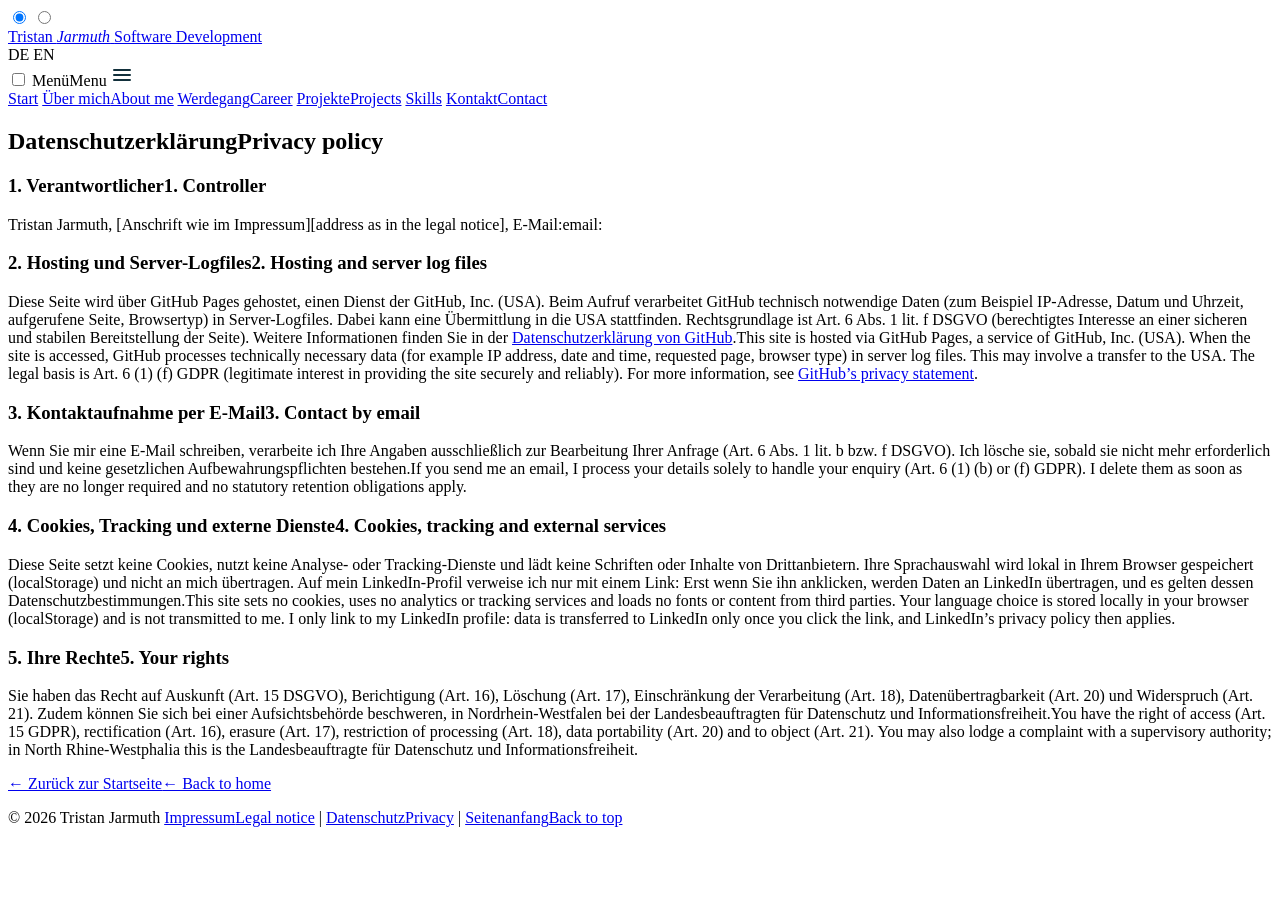
==== datenschutz.html @ 29416a25 "Add portfolio pages" ====
<!doctype html>
<html lang="de">
<head>
<meta charset="utf-8">
<meta name="viewport" content="width=device-width, initial-scale=1">
<title>Datenschutz – Tristan Jarmuth</title>
<link rel="stylesheet" href="css/style.css">
</head>
<body>
<div class="page">
<input type="radio" name="lang" id="lang-de" class="lang-input" checked="">
<input type="radio" name="lang" id="lang-en" class="lang-input">
<header class="site-header">
  <div class="header-bar container">
    <a class="logo" href="index.html#start">
      <span>
        <span class="logo-name">Tristan <em>Jarmuth</em></span>
        <span class="logo-sub">Software Development</span>
      </span>
    </a>
    <div class="lang-switch">
      <label for="lang-de">DE</label>
      <label for="lang-en">EN</label>
    </div>
    <input type="checkbox" id="nav-toggle" class="nav-toggle">
    <label for="nav-toggle" class="burger"><span class="sr-only"><span lang="de">Menü</span><span lang="en">Menu</span></span>
      <svg width="22" height="22" viewBox="0 0 22 22" aria-hidden="true"><path d="M3 6h16M3 11h16M3 16h16" stroke="#12303b" stroke-width="2" stroke-linecap="round"></path></svg>
    </label>
    <nav class="menu">
      <a href="index.html#start">Start</a>
      <a href="index.html#ueber-mich"><span lang="de">Über mich</span><span lang="en">About me</span></a>
      <a href="index.html#werdegang"><span lang="de">Werdegang</span><span lang="en">Career</span></a>
      <a href="index.html#projekte"><span lang="de">Projekte</span><span lang="en">Projects</span></a>
      <a href="index.html#skills">Skills</a>
      <a class="menu-cta" href="index.html#kontakt"><span lang="de">Kontakt</span><span lang="en">Contact</span></a>
    </nav>
  </div>
</header>
<main class="container">
<section id="datenschutz" class="legal legal--page container">
<div class="card legal-card">
<h2><span lang="de">Datenschutzerklärung</span><span lang="en">Privacy policy</span></h2>
<h3><span lang="de">1. Verantwortlicher</span><span lang="en">1. Controller</span></h3>
<p>Tristan Jarmuth, <span lang="de">[Anschrift wie im Impressum]</span><span lang="en">[address as in the legal notice]</span>, <span lang="de">E-Mail:</span><span lang="en">email:</span> <a class="mail-link" href="#" data-u="tristan.jarmuth" data-d="freenet.de" rel="nofollow"></a></p>
<h3><span lang="de">2. Hosting und Server-Logfiles</span><span lang="en">2. Hosting and server log files</span></h3>
<p><span lang="de">Diese Seite wird über GitHub Pages gehostet, einen Dienst der GitHub, Inc. (USA). Beim Aufruf verarbeitet GitHub technisch notwendige Daten (zum Beispiel IP-Adresse, Datum und Uhrzeit, aufgerufene Seite, Browsertyp) in Server-Logfiles. Dabei kann eine Übermittlung in die USA stattfinden. Rechtsgrundlage ist Art. 6 Abs. 1 lit. f DSGVO (berechtigtes Interesse an einer sicheren und stabilen Bereitstellung der Seite). Weitere Informationen finden Sie in der <a href="https://docs.github.com/en/site-policy/privacy-policies/github-general-privacy-statement" target="_blank" rel="noopener noreferrer">Datenschutzerklärung von GitHub</a>.</span><span lang="en">This site is hosted via GitHub Pages, a service of GitHub, Inc. (USA). When the site is accessed, GitHub processes technically necessary data (for example IP address, date and time, requested page, browser type) in server log files. This may involve a transfer to the USA. The legal basis is Art. 6 (1) (f) GDPR (legitimate interest in providing the site securely and reliably). For more information, see <a href="https://docs.github.com/en/site-policy/privacy-policies/github-general-privacy-statement" target="_blank" rel="noopener noreferrer">GitHub’s privacy statement</a>.</span></p>
<h3><span lang="de">3. Kontaktaufnahme per E-Mail</span><span lang="en">3. Contact by email</span></h3>
<p><span lang="de">Wenn Sie mir eine E-Mail schreiben, verarbeite ich Ihre Angaben ausschließlich zur Bearbeitung Ihrer Anfrage (Art. 6 Abs. 1 lit. b bzw. f DSGVO). Ich lösche sie, sobald sie nicht mehr erforderlich sind und keine gesetzlichen Aufbewahrungspflichten bestehen.</span><span lang="en">If you send me an email, I process your details solely to handle your enquiry (Art. 6 (1) (b) or (f) GDPR). I delete them as soon as they are no longer required and no statutory retention obligations apply.</span></p>
<h3><span lang="de">4. Cookies, Tracking und externe Dienste</span><span lang="en">4. Cookies, tracking and external services</span></h3>
<p><span lang="de">Diese Seite setzt keine Cookies, nutzt keine Analyse- oder Tracking-Dienste und lädt keine Schriften oder Inhalte von Drittanbietern. Ihre Sprachauswahl wird lokal in Ihrem Browser gespeichert (localStorage) und nicht an mich übertragen. Auf mein LinkedIn-Profil verweise ich nur mit einem Link: Erst wenn Sie ihn anklicken, werden Daten an LinkedIn übertragen, und es gelten dessen Datenschutzbestimmungen.</span><span lang="en">This site sets no cookies, uses no analytics or tracking services and loads no fonts or content from third parties. Your language choice is stored locally in your browser (localStorage) and is not transmitted to me. I only link to my LinkedIn profile: data is transferred to LinkedIn only once you click the link, and LinkedIn’s privacy policy then applies.</span></p>
<h3><span lang="de">5. Ihre Rechte</span><span lang="en">5. Your rights</span></h3>
<p><span lang="de">Sie haben das Recht auf Auskunft (Art. 15 DSGVO), Berichtigung (Art. 16), Löschung (Art. 17), Einschränkung der Verarbeitung (Art. 18), Datenübertragbarkeit (Art. 20) und Widerspruch (Art. 21). Zudem können Sie sich bei einer Aufsichtsbehörde beschweren, in Nordrhein-Westfalen bei der Landesbeauftragten für Datenschutz und Informationsfreiheit.</span><span lang="en">You have the right of access (Art. 15 GDPR), rectification (Art. 16), erasure (Art. 17), restriction of processing (Art. 18), data portability (Art. 20) and to object (Art. 21). You may also lodge a complaint with a supervisory authority; in North Rhine-Westphalia this is the Landesbeauftragte für Datenschutz und Informationsfreiheit.</span></p>
<p class="legal-back"><a href="index.html"><span lang="de">← Zurück zur Startseite</span><span lang="en">← Back to home</span></a></p>
</div>
</section>
</main>
<footer class="site-footer">
  <div class="footer-bar container">
    <span>© 2026 Tristan Jarmuth</span>
    <span><a href="impressum.html"><span lang="de">Impressum</span><span lang="en">Legal notice</span></a> | <a href="datenschutz.html"><span lang="de">Datenschutz</span><span lang="en">Privacy</span></a> | <a href="#"><span lang="de">Seitenanfang</span><span lang="en">Back to top</span></a></span>
  </div>
</footer>
</div>
<script src="js/main.js"></script>
</body>
</html>
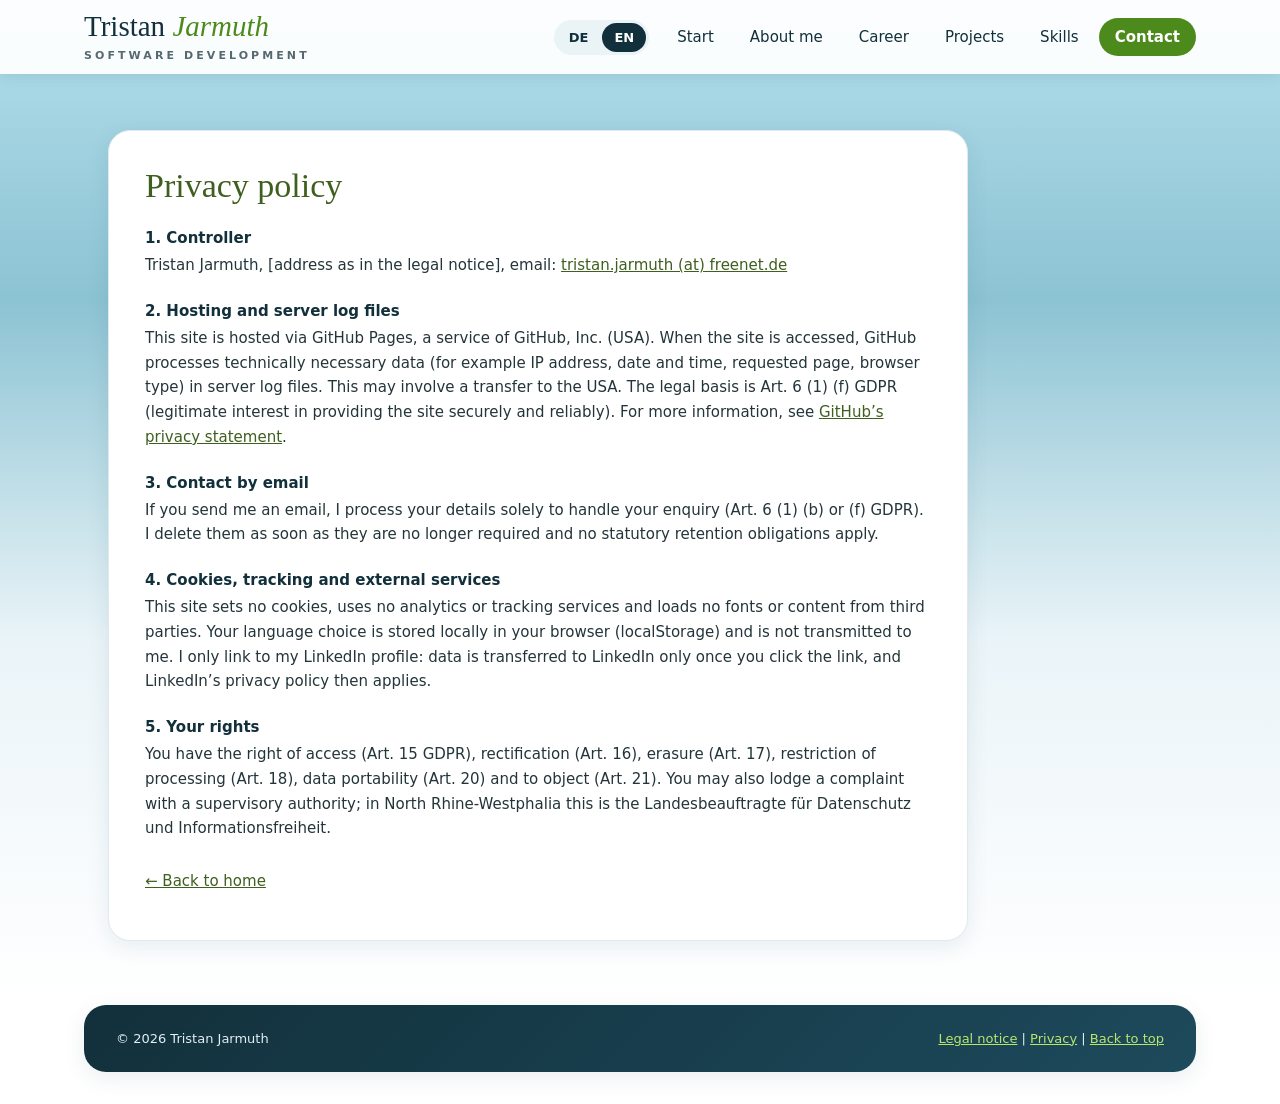
==== commit 5c1e1864: "Add SEO enhancements and legal pages updates - Update meta tags for better SEO in datenschutz.html a" ====
--- a/datenschutz.html
+++ b/datenschutz.html
@@ -4,6 +4,8 @@
 <meta charset="utf-8">
 <meta name="viewport" content="width=device-width, initial-scale=1">
 <title>Datenschutz – Tristan Jarmuth</title>
+<meta name="description" content="Datenschutzerklärung der Website von Tristan Jarmuth: Informationen zu Hosting, Kontaktaufnahme, Cookies und Ihren Rechten.">
+<link rel="canonical" href="https://tjarmuth.github.io/datenschutz.html">
 <link rel="stylesheet" href="css/style.css">
 </head>
 <body>
@@ -39,7 +41,7 @@
 <main class="container">
 <section id="datenschutz" class="legal legal--page container">
 <div class="card legal-card">
-<h2><span lang="de">Datenschutzerklärung</span><span lang="en">Privacy policy</span></h2>
+<h1><span lang="de">Datenschutzerklärung</span><span lang="en">Privacy policy</span></h1>
 <h3><span lang="de">1. Verantwortlicher</span><span lang="en">1. Controller</span></h3>
 <p>Tristan Jarmuth, <span lang="de">[Anschrift wie im Impressum]</span><span lang="en">[address as in the legal notice]</span>, <span lang="de">E-Mail:</span><span lang="en">email:</span> <a class="mail-link" href="#" data-u="tristan.jarmuth" data-d="freenet.de" rel="nofollow"></a></p>
 <h3><span lang="de">2. Hosting und Server-Logfiles</span><span lang="en">2. Hosting and server log files</span></h3>
--- a/css/style.css
+++ b/css/style.css
@@ -0,0 +1,228 @@
+/* ===== Design-Variablen: Farben, Schriften, Rundungen an einer Stelle ===== */
+:root {
+  --ink: #24353a;
+  --muted: #55696f;
+  --teal-dark: #12303b;
+  --teal: #2d7f95;
+  --green: #3f5f1e;
+  --green-btn: #4d8a1c;
+  --green-light: #8fd13c;
+  --line: #e0eaee;
+  --radius: 22px;
+  --shadow: 0 6px 22px rgba(20, 70, 90, 0.09);
+  --serif: Georgia, "Times New Roman", serif;
+  --sans: Inter, "Segoe UI", system-ui, -apple-system, Arial, sans-serif;
+}
+
+/* ===== Basis ===== */
+* { box-sizing: border-box; }
+html { scroll-behavior: smooth; scroll-padding-top: 84px; }
+body { margin: 0; }
+a { color: var(--green); }
+a:hover { color: var(--teal-dark); }
+h1, h2, h3 { font-family: var(--serif); font-weight: 400; margin: 0; }
+ul { margin: 0; padding: 0; list-style: none; }
+
+.page {
+  font-family: var(--sans);
+  color: var(--ink);
+  background: linear-gradient(180deg, #b4dfec 0, #8cc3d3 300px, #eaf4f8 640px, #fff 1000px);
+}
+.container { max-width: 1160px; margin: 0 auto; padding: 0 24px; }
+.section { padding: 56px 0 8px; }
+.section-title { font-size: 34px; color: var(--green); margin-bottom: 24px; }
+.card { background: #fff; border: 1px solid var(--line); border-radius: var(--radius); box-shadow: var(--shadow); }
+
+/* ===== Kopfzeile, Logo, Navigation ===== */
+.site-header { position: sticky; top: 0; z-index: 10; background: rgba(255, 255, 255, 0.94); box-shadow: 0 2px 14px rgba(20, 70, 90, 0.12); }
+.header-bar { display: flex; align-items: center; gap: 12px; padding: 12px 24px; }
+
+.logo { display: flex; align-items: center; gap: 14px; min-width: 0; margin-right: auto; text-decoration: none; }
+.logo-copy { display: block; flex: 0 0 auto; white-space: nowrap; }
+.logo-name { display: block; width: max-content; font-family: var(--serif); font-size: 29px; line-height: 1; color: var(--teal-dark); white-space: nowrap; }
+.logo-name em { font-style: italic; color: var(--green-btn); }
+.logo-sub { display: block; margin-top: 8px; font-size: 11px; font-weight: 700; letter-spacing: 0.28em; text-transform: uppercase; color: var(--muted); white-space: nowrap; }
+
+.menu { display: flex; align-items: center; gap: 4px; font-size: 15px; }
+.menu a { padding: 10px 16px; border-radius: 999px; color: var(--teal-dark); text-decoration: none; }
+.menu a:hover { background: #eaf3f6; }
+.menu .menu-cta { background: var(--green-btn); color: #fff; font-weight: 700; }
+.menu .menu-cta:hover { background: var(--green); }
+
+.nav-toggle { display: none; }
+.burger { display: none; width: 44px; height: 44px; border-radius: 12px; background: #eaf3f6; align-items: center; justify-content: center; cursor: pointer; }
+
+/* ===== Hero ===== */
+.hero { display: flex; flex-wrap: wrap; align-items: center; gap: 32px; padding: 56px 0 32px; }
+.hero-text { flex: 1 1 420px; }
+.eyebrow { margin-bottom: 14px; font-size: 13px; font-weight: 700; letter-spacing: 0.14em; text-transform: uppercase; color: #2f5a10; }
+.hero h1 { margin-bottom: 18px; font-size: 58px; line-height: 1.08; color: var(--teal-dark); }
+.hero p { max-width: 500px; margin: 0 0 26px; font-size: 17px; line-height: 1.65; color: #1d3a45; }
+.hero-art { flex: 0 1 360px; display: flex; justify-content: center; }
+
+.btn { display: inline-block; padding: 14px 26px; border-radius: 999px; font-size: 15px; font-weight: 700; text-decoration: none; }
+.btn-primary { background: var(--green-btn); color: #fff; }
+.btn-primary:hover { background: var(--green); color: #fff; }
+.btn-light { background: #fff; color: var(--teal-dark); }
+.btn-accent { background: var(--green-light); color: #12260a; }
+.mail-link::after { content: attr(data-u) " (at) " attr(data-d); }
+
+/* ===== Kennzahlen ===== */
+.facts { display: grid; grid-template-columns: repeat(auto-fit, minmax(200px, 1fr)); gap: 16px; }
+.fact { padding: 20px 22px; }
+.fact strong { display: block; margin-bottom: 6px; font-family: var(--serif); font-size: clamp(18px, 1.8vw, 23px); font-weight: 400; line-height: 1.2; color: var(--green); }
+.fact > span { font-size: 14px; color: var(--muted); }
+
+/* ===== Werdegang ===== */
+.job { display: grid; grid-template-columns: 120px 1fr; gap: 24px; padding: 30px; margin-bottom: 24px; }
+.thumb { display: flex; flex-direction: column; align-items: center; justify-content: center; height: 120px; border-radius: 18px; color: #fff; overflow: hidden; }
+.thumb--blue { background: linear-gradient(135deg, #12303b, var(--teal)); }
+.thumb--green { background: linear-gradient(135deg, #1f2a2e, #4b7a22); }
+.thumb svg { display: block; width: 100%; height: 100%; }
+
+.job-head { display: flex; flex-wrap: wrap; justify-content: space-between; gap: 10px 16px; margin-bottom: 18px; }
+.job-head h3 { font-size: 28px; color: var(--green); }
+.meta { margin: 6px 0 0; font-size: 14px; color: var(--muted); }
+.badge { align-self: flex-start; padding: 6px 14px; border-radius: 999px; background: #e6f1d9; color: #2f5a10; font-size: 13px; font-weight: 700; }
+
+.list li { position: relative; margin-bottom: 9px; padding-left: 22px; font-size: 15px; line-height: 1.6; }
+.list li::before { content: ""; position: absolute; left: 2px; top: 9px; width: 8px; height: 8px; border-radius: 50%; background: #5a9a22; }
+
+.subtitle { margin: 40px 0 16px; font-size: 26px; color: var(--green); }
+.edu { padding: 8px 30px; }
+.edu li { padding: 14px 0; border-top: 1px solid var(--line); font-size: 15px; line-height: 1.5; }
+.edu li:first-child { border-top: 0; }
+.edu li > span { display: block; font-size: 14px; color: var(--muted); }
+
+/* ===== Skills ===== */
+.skill-grid { display: grid; grid-template-columns: repeat(auto-fit, minmax(300px, 1fr)); gap: 20px; }
+.skill-card { padding: 26px; }
+.skill-card h3 { margin-bottom: 14px; font-family: var(--sans); font-size: 12px; font-weight: 700; letter-spacing: 0.08em; text-transform: uppercase; color: var(--green); }
+.chips { display: flex; flex-wrap: wrap; gap: 6px; }
+.chips li { padding: 6px 12px; border-radius: 999px; background: #edf4f6; font-size: 13px; color: #24444f; }
+.facts-list { margin: 0; }
+.facts-list div { padding: 10px 0; border-top: 1px solid var(--line); font-size: 14px; }
+.facts-list div:first-child { border-top: 0; padding-top: 0; }
+.facts-list dt { font-weight: 700; }
+.facts-list dd { margin: 2px 0 0; color: var(--muted); }
+
+/* ===== Kontakt ===== */
+.contact { display: flex; flex-wrap: wrap; align-items: center; justify-content: space-between; gap: 24px; margin-top: 56px; padding: 48px; border-radius: 28px; background: linear-gradient(135deg, var(--teal-dark), var(--teal)); color: #fff; }
+.contact h2 { font-size: 38px; }
+.contact p { margin: 8px 0 0; color: #d8edf2; }
+
+/* ===== Fußzeile ===== */
+.site-footer { margin-top: 64px; padding: 0 24px 32px; color: #e1eff4; font-size: 13px; }
+.footer-bar { display: flex; flex-wrap: wrap; justify-content: space-between; gap: 12px; max-width: 1112px; padding: 26px 32px; border-radius: var(--radius); background: linear-gradient(135deg, #12303b, #1d4a5c); box-shadow: var(--shadow); }
+.site-footer a { color: #b9e66d; }
+.site-footer .footer-top-link { position: fixed; right: max(16px, calc((100vw - 1112px) / 2)); bottom: 20px; z-index: 9; padding: 10px 15px; border: 1px solid rgba(18, 48, 59, 0.18); border-radius: 999px; background: rgba(255, 255, 255, 0.78); color: var(--teal-dark); box-shadow: 0 4px 16px rgba(20, 70, 90, 0.14); backdrop-filter: blur(8px); font-size: 13px; font-weight: 700; opacity: 0.82; text-decoration: none; transition: opacity 160ms ease, background-color 160ms ease; }
+.site-footer .footer-top-link:hover { background: rgba(255, 255, 255, 0.96); color: var(--teal-dark); opacity: 1; }
+.site-footer .footer-top-link:focus-visible { outline: 2px solid var(--green-btn); outline-offset: 3px; opacity: 1; }
+
+/* ===== Sprachumschalter (reines CSS, Inhalte stehen als <span lang="de"> / <span lang="en"> im HTML) ===== */
+.lang-input { position: absolute; opacity: 0; pointer-events: none; }
+#lang-de:checked ~ * [lang="en"],
+#lang-en:checked ~ * [lang="de"] { display: none; }
+.lang-switch { display: flex; gap: 2px; padding: 3px; border-radius: 999px; background: #eaf3f6; font-size: 13px; font-weight: 700; }
+.lang-switch label { padding: 7px 12px; border-radius: 999px; color: var(--teal-dark); cursor: pointer; }
+#lang-de:checked ~ .site-header label[for="lang-de"],
+#lang-en:checked ~ .site-header label[for="lang-en"] { background: var(--teal-dark); color: #fff; }
+#lang-de:focus-visible ~ .site-header label[for="lang-de"],
+#lang-en:focus-visible ~ .site-header label[for="lang-en"] { outline: 2px solid var(--green-btn); outline-offset: 2px; }
+.sr-only { position: absolute; width: 1px; height: 1px; overflow: hidden; clip: rect(0 0 0 0); white-space: nowrap; }
+
+/* ===== Früher: Webdesign in der Schulzeit ===== */
+.personal { padding: 30px; margin-bottom: 24px; }
+.personal > p { margin: 0 0 22px; font-size: 15px; line-height: 1.65; }
+.shot { margin: 0 0 22px; }
+.shot img { display: block; max-width: 100%; height: auto; border: 1px solid var(--line); border-radius: 10px; }
+.shot figcaption, .gallery figcaption { margin-top: 8px; font-size: 13px; color: var(--muted); }
+.gallery { display: flex; flex-wrap: wrap; gap: 12px; }
+.gallery figure { margin: 0; width: 190px; max-width: 100%; }
+.gallery a { display: block; }
+.gallery a:focus-visible { outline: 3px solid var(--green-btn); outline-offset: 3px; border-radius: 10px; }
+.gallery img { display: block; width: 100%; height: auto; border: 1px solid var(--line); border-radius: 10px; }
+.gallery a img { cursor: zoom-in; }
+
+/* ===== Über mich ===== */
+.about { overflow: hidden; }
+.about-profile { display: flex; align-items: center; gap: 30px; padding: 34px; background: linear-gradient(115deg, #eef8fa, #fff 75%); }
+.about-photo { flex: 0 0 auto; width: 156px; height: 156px; border-radius: 50%; object-fit: cover; border: 5px solid #fff; box-shadow: 0 0 0 3px var(--teal), 0 8px 24px rgba(20, 70, 90, 0.14); }
+.about-profile-copy { min-width: 0; }
+.about-kicker { margin: 0 0 8px; color: var(--teal); font-size: 12px; font-weight: 800; letter-spacing: 0.1em; text-transform: uppercase; }
+.about-profile h3 { margin-bottom: 8px; color: var(--teal-dark); font-size: 32px; }
+.about-welcome { margin: 0; color: var(--muted); font-size: 16px; line-height: 1.6; }
+.about-tags { display: flex; flex-wrap: wrap; gap: 8px; margin-top: 18px; }
+.about-tags span { padding: 6px 11px; border: 1px solid #d5e8ec; border-radius: 999px; background: #fff; color: var(--teal-dark); font-size: 12px; font-weight: 700; }
+.about-grid { display: grid; grid-template-columns: repeat(2, minmax(0, 1fr)); gap: 14px; padding: 22px 30px 30px; }
+.about-card { position: relative; padding: 22px 22px 20px; border: 1px solid var(--line); border-radius: 16px; background: #fff; }
+.about-card h4 { margin: 0 0 9px; color: var(--green); font-family: var(--serif); font-size: 21px; font-weight: 400; line-height: 1.25; }
+.about-card p { margin: 0; color: var(--muted); font-size: 14px; line-height: 1.7; }
+
+/* ===== Projekte ===== */
+.project { padding: 30px; }
+.project--spaced { margin-top: 48px; }
+.project > p { margin: 0 0 16px; font-size: 15px; line-height: 1.65; }
+.project .list { margin-bottom: 24px; }
+.shots3 { display: grid; grid-template-columns: repeat(auto-fit, minmax(240px, 1fr)); gap: 16px; }
+.shots3 figure { margin: 0; }
+.shots3 img { display: block; width: 100%; height: auto; border: 1px solid var(--line); border-radius: 10px; }
+.shots3 figcaption { margin-top: 8px; font-size: 13px; color: var(--muted); }
+.contact-actions { display: flex; flex-wrap: wrap; gap: 10px; }
+.btn-with-icon { display: inline-flex; align-items: center; gap: 10px; }
+.btn-icon { flex: 0 0 auto; width: 20px; height: 20px; }
+
+/* ===== Impressum und Datenschutz ===== */
+.legal { display: none; padding: 56px 24px 0; }
+.legal:target, .legal--page { display: block; }
+.legal-card { max-width: 860px; padding: 36px; }
+.legal h1 { margin-bottom: 18px; font-size: 34px; color: var(--green); }
+.legal h3 { margin: 24px 0 6px; font-family: var(--sans); font-size: 15px; font-weight: 700; color: var(--teal-dark); }
+.legal p { margin: 0 0 10px; font-size: 15px; line-height: 1.65; }
+.legal-back { margin-top: 28px !important; }
+
+/* ===== Mobil ===== */
+@media (max-width: 820px) {
+  .burger { display: flex; }
+  .menu { display: none; position: absolute; top: 100%; left: 0; right: 0; flex-direction: column; align-items: stretch; padding: 10px 20px 18px; background: #fff; box-shadow: 0 14px 24px rgba(20, 70, 90, 0.18); }
+  .nav-toggle:checked ~ .menu { display: flex; }
+  .menu a { padding: 14px 12px; border-radius: 10px; }
+  .menu .menu-cta { text-align: center; margin-top: 6px; }
+  .hero h1 { font-size: 36px; }
+  .hero-art { display: none; }
+  .about-profile { flex-direction: column; align-items: flex-start; padding: 24px 22px; }
+  .about-photo { width: 120px; height: 120px; }
+  .about-profile h3 { font-size: 28px; }
+  .about-grid { grid-template-columns: 1fr; padding: 16px; }
+  .job { grid-template-columns: 1fr; padding: 22px; }
+  .thumb { width: 100%; height: 80px; }
+  .contact { padding: 32px 24px; }
+}
+
+@media (max-width: 600px) {
+  .container { padding: 0 14px; }
+  .header-bar { gap: 8px; padding: 10px 14px; }
+  .logo { gap: 0; }
+  .logo-name { width: max-content; font-size: 21px; }
+  .logo-sub { margin-top: 5px; font-size: 8px; letter-spacing: 0.12em; }
+  .lang-switch label { padding: 7px 8px; }
+  .burger { flex: 0 0 40px; width: 40px; height: 40px; }
+  .section { padding-top: 38px; }
+  .section-title { margin-bottom: 18px; font-size: 29px; }
+  .hero { gap: 22px; padding: 36px 0 24px; }
+  .hero h1 { font-size: 34px; }
+  .facts { gap: 10px; }
+  .fact { padding: 16px; }
+  .job { gap: 16px; padding: 18px; }
+  .job-head { margin-bottom: 14px; }
+  .job-head h3 { font-size: 24px; }
+  .personal, .project { padding: 20px; }
+  .project--spaced { margin-top: 32px; }
+  .skill-grid { grid-template-columns: minmax(0, 1fr); gap: 14px; }
+  .skill-card { padding: 20px; }
+  .contact { gap: 18px; margin-top: 38px; padding: 28px 20px; }
+  .contact h2 { font-size: 32px; }
+  .site-footer { margin-top: 40px; padding: 0 14px calc(24px + env(safe-area-inset-bottom)); }
+  .footer-bar { padding: 20px; }
+  .site-footer .footer-top-link { right: 14px; bottom: calc(14px + env(safe-area-inset-bottom)); padding: 9px 13px; opacity: 0.78; }
+}
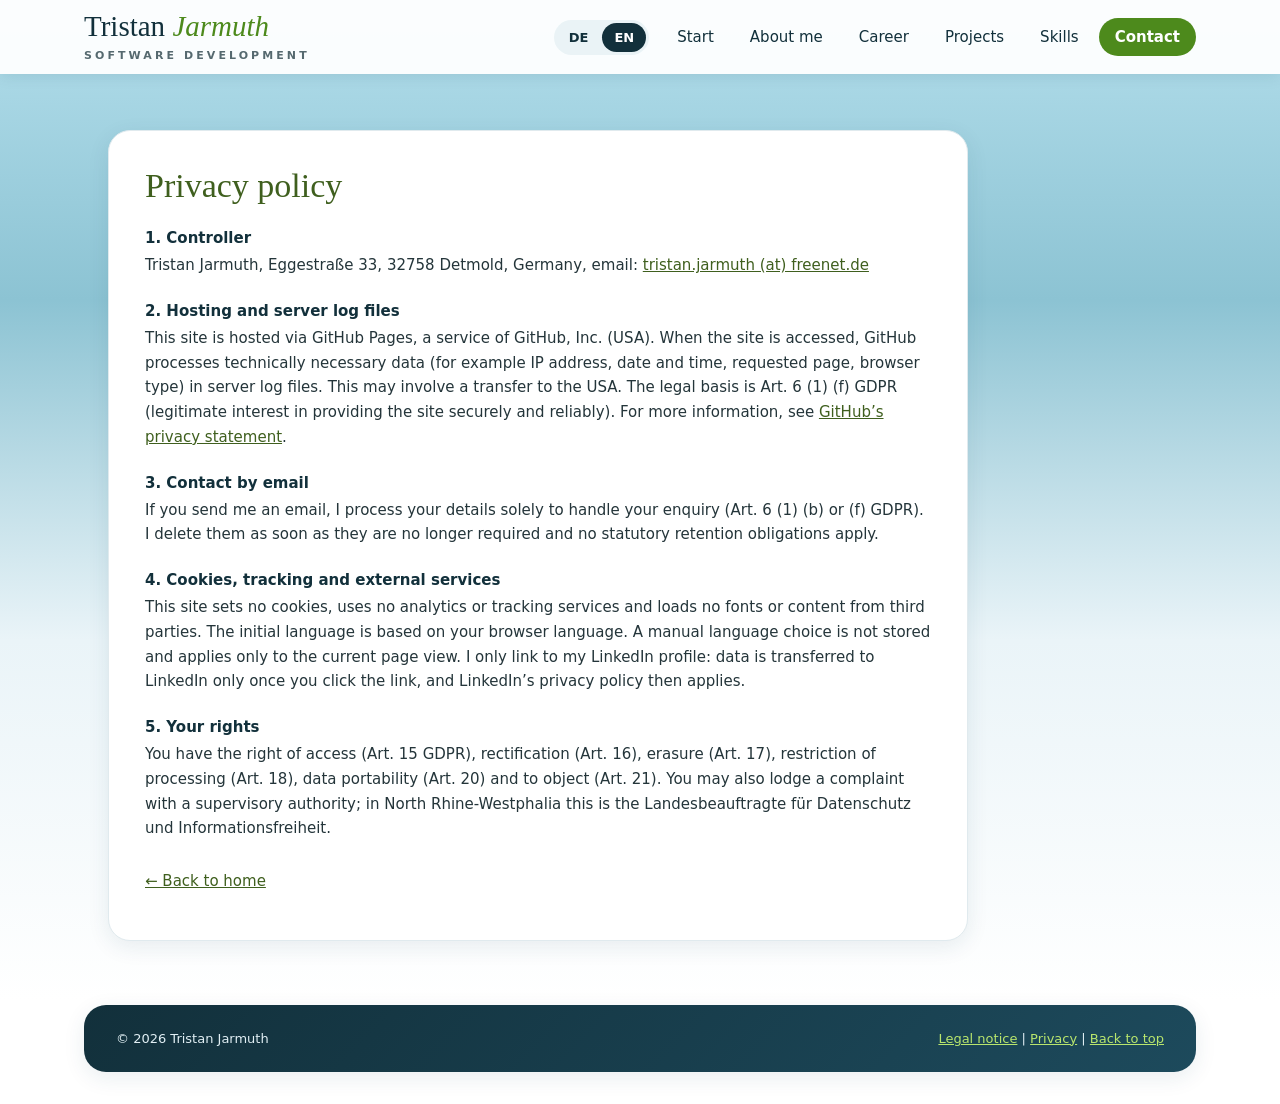
==== commit 341859be: "Update privacy policy with address details and refine language selection logic" ====
--- a/datenschutz.html
+++ b/datenschutz.html
@@ -43,13 +43,13 @@
 <div class="card legal-card">
 <h1><span lang="de">Datenschutzerklärung</span><span lang="en">Privacy policy</span></h1>
 <h3><span lang="de">1. Verantwortlicher</span><span lang="en">1. Controller</span></h3>
-<p>Tristan Jarmuth, <span lang="de">[Anschrift wie im Impressum]</span><span lang="en">[address as in the legal notice]</span>, <span lang="de">E-Mail:</span><span lang="en">email:</span> <a class="mail-link" href="#" data-u="tristan.jarmuth" data-d="freenet.de" rel="nofollow"></a></p>
+<p>Tristan Jarmuth, <span lang="de">Eggestraße 33, 32758 Detmold</span><span lang="en">Eggestraße 33, 32758 Detmold, Germany</span>, <span lang="de">E-Mail:</span><span lang="en">email:</span> <a class="mail-link" href="#" data-u="tristan.jarmuth" data-d="freenet.de" rel="nofollow"></a></p>
 <h3><span lang="de">2. Hosting und Server-Logfiles</span><span lang="en">2. Hosting and server log files</span></h3>
 <p><span lang="de">Diese Seite wird über GitHub Pages gehostet, einen Dienst der GitHub, Inc. (USA). Beim Aufruf verarbeitet GitHub technisch notwendige Daten (zum Beispiel IP-Adresse, Datum und Uhrzeit, aufgerufene Seite, Browsertyp) in Server-Logfiles. Dabei kann eine Übermittlung in die USA stattfinden. Rechtsgrundlage ist Art. 6 Abs. 1 lit. f DSGVO (berechtigtes Interesse an einer sicheren und stabilen Bereitstellung der Seite). Weitere Informationen finden Sie in der <a href="https://docs.github.com/en/site-policy/privacy-policies/github-general-privacy-statement" target="_blank" rel="noopener noreferrer">Datenschutzerklärung von GitHub</a>.</span><span lang="en">This site is hosted via GitHub Pages, a service of GitHub, Inc. (USA). When the site is accessed, GitHub processes technically necessary data (for example IP address, date and time, requested page, browser type) in server log files. This may involve a transfer to the USA. The legal basis is Art. 6 (1) (f) GDPR (legitimate interest in providing the site securely and reliably). For more information, see <a href="https://docs.github.com/en/site-policy/privacy-policies/github-general-privacy-statement" target="_blank" rel="noopener noreferrer">GitHub’s privacy statement</a>.</span></p>
 <h3><span lang="de">3. Kontaktaufnahme per E-Mail</span><span lang="en">3. Contact by email</span></h3>
 <p><span lang="de">Wenn Sie mir eine E-Mail schreiben, verarbeite ich Ihre Angaben ausschließlich zur Bearbeitung Ihrer Anfrage (Art. 6 Abs. 1 lit. b bzw. f DSGVO). Ich lösche sie, sobald sie nicht mehr erforderlich sind und keine gesetzlichen Aufbewahrungspflichten bestehen.</span><span lang="en">If you send me an email, I process your details solely to handle your enquiry (Art. 6 (1) (b) or (f) GDPR). I delete them as soon as they are no longer required and no statutory retention obligations apply.</span></p>
 <h3><span lang="de">4. Cookies, Tracking und externe Dienste</span><span lang="en">4. Cookies, tracking and external services</span></h3>
-<p><span lang="de">Diese Seite setzt keine Cookies, nutzt keine Analyse- oder Tracking-Dienste und lädt keine Schriften oder Inhalte von Drittanbietern. Ihre Sprachauswahl wird lokal in Ihrem Browser gespeichert (localStorage) und nicht an mich übertragen. Auf mein LinkedIn-Profil verweise ich nur mit einem Link: Erst wenn Sie ihn anklicken, werden Daten an LinkedIn übertragen, und es gelten dessen Datenschutzbestimmungen.</span><span lang="en">This site sets no cookies, uses no analytics or tracking services and loads no fonts or content from third parties. Your language choice is stored locally in your browser (localStorage) and is not transmitted to me. I only link to my LinkedIn profile: data is transferred to LinkedIn only once you click the link, and LinkedIn’s privacy policy then applies.</span></p>
+<p><span lang="de">Diese Seite setzt keine Cookies, nutzt keine Analyse- oder Tracking-Dienste und lädt keine Schriften oder Inhalte von Drittanbietern. Die Sprache wird anhand der Browsersprache voreingestellt. Eine manuelle Sprachauswahl wird nicht gespeichert und gilt nur für den aktuellen Seitenaufruf. Auf mein LinkedIn-Profil verweise ich nur mit einem Link: Erst wenn Sie ihn anklicken, werden Daten an LinkedIn übertragen, und es gelten dessen Datenschutzbestimmungen.</span><span lang="en">This site sets no cookies, uses no analytics or tracking services and loads no fonts or content from third parties. The initial language is based on your browser language. A manual language choice is not stored and applies only to the current page view. I only link to my LinkedIn profile: data is transferred to LinkedIn only once you click the link, and LinkedIn’s privacy policy then applies.</span></p>
 <h3><span lang="de">5. Ihre Rechte</span><span lang="en">5. Your rights</span></h3>
 <p><span lang="de">Sie haben das Recht auf Auskunft (Art. 15 DSGVO), Berichtigung (Art. 16), Löschung (Art. 17), Einschränkung der Verarbeitung (Art. 18), Datenübertragbarkeit (Art. 20) und Widerspruch (Art. 21). Zudem können Sie sich bei einer Aufsichtsbehörde beschweren, in Nordrhein-Westfalen bei der Landesbeauftragten für Datenschutz und Informationsfreiheit.</span><span lang="en">You have the right of access (Art. 15 GDPR), rectification (Art. 16), erasure (Art. 17), restriction of processing (Art. 18), data portability (Art. 20) and to object (Art. 21). You may also lodge a complaint with a supervisory authority; in North Rhine-Westphalia this is the Landesbeauftragte für Datenschutz und Informationsfreiheit.</span></p>
 <p class="legal-back"><a href="index.html"><span lang="de">← Zurück zur Startseite</span><span lang="en">← Back to home</span></a></p>
